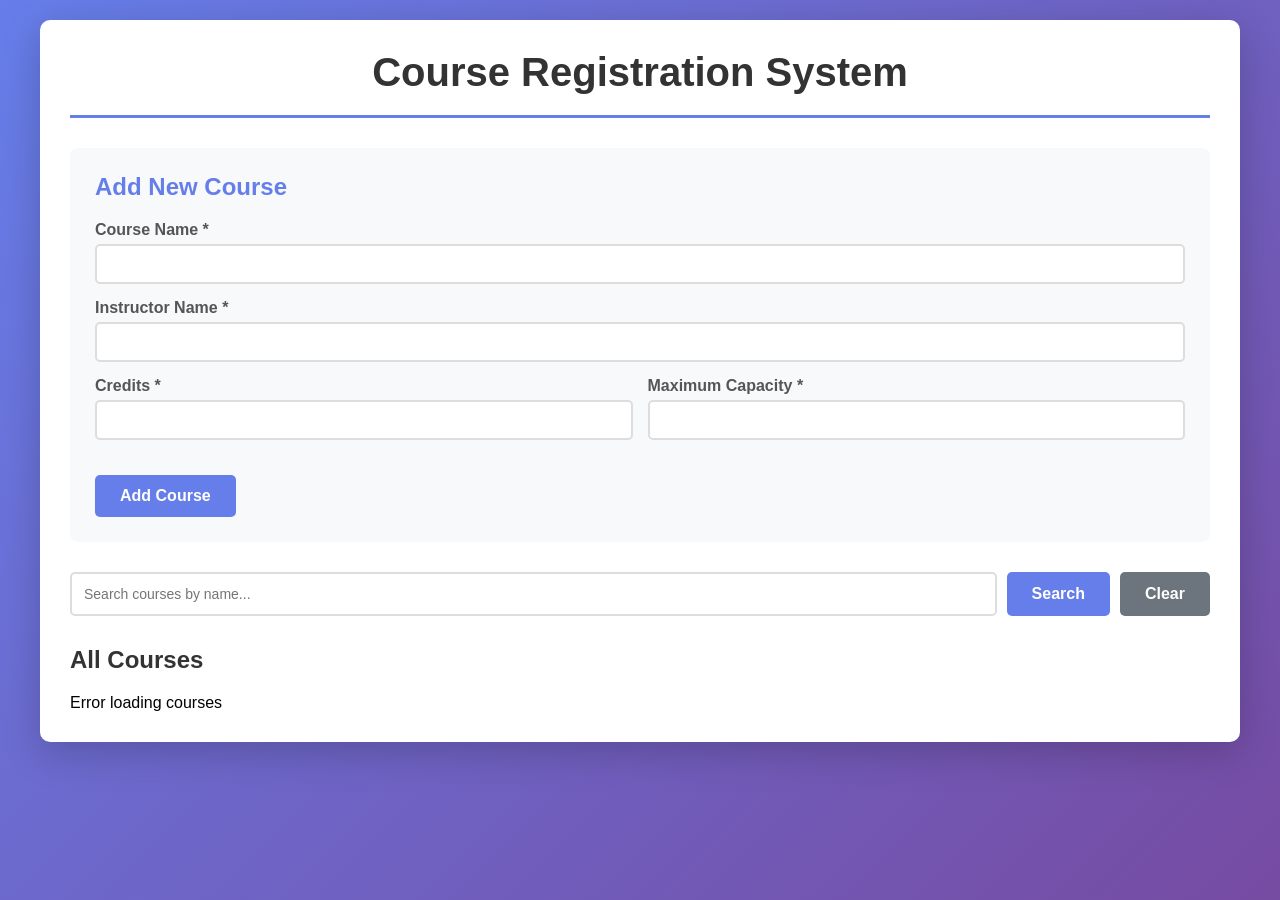
==== frontend/index.html @ ed4b6919 "Add deployment configuration" ====
<!DOCTYPE html>
<html lang="en">
<head>
    <meta charset="UTF-8">
    <meta name="viewport" content="width=device-width, initial-scale=1.0">
    <title>Course Registration System</title>
    <link rel="stylesheet" href="css/style.css">
</head>
<body>
    <div class="container">
        <header>
            <h1>Course Registration System</h1>
        </header>
        
        <div class="form-section">
            <h2 id="formTitle">Add New Course</h2>
            <form id="courseForm">
                <input type="hidden" id="courseId">
                
                <div class="form-group">
                    <label for="courseName">Course Name *</label>
                    <input type="text" id="courseName" required>
                </div>
                
                <div class="form-group">
                    <label for="instructorName">Instructor Name *</label>
                    <input type="text" id="instructorName" required>
                </div>
                
                <div class="form-row">
                    <div class="form-group">
                        <label for="credits">Credits *</label>
                        <input type="number" id="credits" min="1" required>
                    </div>
                    
                    <div class="form-group">
                        <label for="maximumCapacity">Maximum Capacity *</label>
                        <input type="number" id="maximumCapacity" min="1" required>
                    </div>
                </div>
                
                <div class="button-group">
                    <button type="submit" class="btn btn-primary" id="submitBtn">Add Course</button>
                    <button type="button" class="btn btn-secondary" id="cancelBtn" style="display:none;">Cancel</button>
                </div>
            </form>
        </div>
        
        <div class="search-section">
            <input type="text" id="searchInput" placeholder="Search courses by name...">
            <button class="btn btn-primary" id="searchBtn">Search</button>
            <button class="btn btn-secondary" id="clearSearchBtn">Clear</button>
        </div>
        
        <div class="courses-section">
            <h2>All Courses</h2>
            <div id="coursesList"></div>
        </div>
    </div>
    
    <script src="js/app.js"></script>
</body>
</html>
---- frontend/css/style.css ----
* {
    margin: 0;
    padding: 0;
    box-sizing: border-box;
}

body {
    font-family: 'Segoe UI', Tahoma, Geneva, Verdana, sans-serif;
    background: linear-gradient(135deg, #667eea 0%, #764ba2 100%);
    min-height: 100vh;
    padding: 20px;
}

.container {
    max-width: 1200px;
    margin: 0 auto;
    background: white;
    border-radius: 10px;
    box-shadow: 0 10px 40px rgba(0,0,0,0.2);
    padding: 30px;
}

header {
    text-align: center;
    margin-bottom: 30px;
    padding-bottom: 20px;
    border-bottom: 3px solid #667eea;
}

header h1 {
    color: #333;
    font-size: 2.5em;
}

.form-section {
    background: #f8f9fa;
    padding: 25px;
    border-radius: 8px;
    margin-bottom: 30px;
}

.form-section h2 {
    color: #667eea;
    margin-bottom: 20px;
}

.form-group {
    margin-bottom: 15px;
    flex: 1;
}

.form-row {
    display: flex;
    gap: 15px;
}

.form-group label {
    display: block;
    margin-bottom: 5px;
    color: #555;
    font-weight: 600;
}

.form-group input {
    width: 100%;
    padding: 10px;
    border: 2px solid #ddd;
    border-radius: 5px;
    font-size: 14px;
    transition: border-color 0.3s;
}

.form-group input:focus {
    outline: none;
    border-color: #667eea;
}

.button-group {
    display: flex;
    gap: 10px;
    margin-top: 20px;
}

.btn {
    padding: 12px 25px;
    border: none;
    border-radius: 5px;
    cursor: pointer;
    font-size: 16px;
    font-weight: 600;
    transition: all 0.3s;
}

.btn-primary {
    background: #667eea;
    color: white;
}

.btn-primary:hover {
    background: #5568d3;
    transform: translateY(-2px);
}

.btn-secondary {
    background: #6c757d;
    color: white;
}

.btn-secondary:hover {
    background: #5a6268;
}

.btn-danger {
    background: #dc3545;
    color: white;
    padding: 8px 15px;
    font-size: 14px;
}

.btn-danger:hover {
    background: #c82333;
}

.btn-success {
    background: #28a745;
    color: white;
    padding: 8px 15px;
    font-size: 14px;
}

.btn-success:hover {
    background: #218838;
}

.btn-warning {
    background: #ffc107;
    color: #333;
    padding: 8px 15px;
    font-size: 14px;
}

.btn-warning:hover {
    background: #e0a800;
}

.search-section {
    display: flex;
    gap: 10px;
    margin-bottom: 30px;
}

#searchInput {
    flex: 1;
    padding: 12px;
    border: 2px solid #ddd;
    border-radius: 5px;
    font-size: 14px;
}

#searchInput:focus {
    outline: none;
    border-color: #667eea;
}

.courses-section h2 {
    color: #333;
    margin-bottom: 20px;
}

#coursesList {
    display: grid;
    grid-template-columns: repeat(auto-fill, minmax(350px, 1fr));
    gap: 20px;
}

.course-card {
    background: white;
    border: 2px solid #e0e0e0;
    border-radius: 8px;
    padding: 20px;
    transition: all 0.3s;
}

.course-card:hover {
    box-shadow: 0 5px 15px rgba(0,0,0,0.1);
    transform: translateY(-5px);
}

.course-card.full {
    border-color: #dc3545;
    background: #fff5f5;
}

.course-card h3 {
    color: #667eea;
    margin-bottom: 10px;
    font-size: 1.3em;
}

.course-info {
    margin: 10px 0;
    color: #555;
}

.course-info strong {
    color: #333;
}

.capacity-bar {
    width: 100%;
    height: 20px;
    background: #e0e0e0;
    border-radius: 10px;
    overflow: hidden;
    margin: 10px 0;
}

.capacity-fill {
    height: 100%;
    background: #28a745;
    transition: width 0.3s;
}

.capacity-fill.warning {
    background: #ffc107;
}

.capacity-fill.full {
    background: #dc3545;
}

.course-actions {
    display: flex;
    gap: 10px;
    margin-top: 15px;
    flex-wrap: wrap;
}

.badge {
    display: inline-block;
    padding: 5px 10px;
    border-radius: 5px;
    font-size: 12px;
    font-weight: 600;
    margin-top: 10px;
}

.badge-full {
    background: #dc3545;
    color: white;
}

.badge-available {
    background: #28a745;
    color: white;
}

@media (max-width: 768px) {
    #coursesList {
        grid-template-columns: 1fr;
    }
    
    .form-row {
        flex-direction: column;
    }
    
    .search-section {
        flex-direction: column;
    }
}
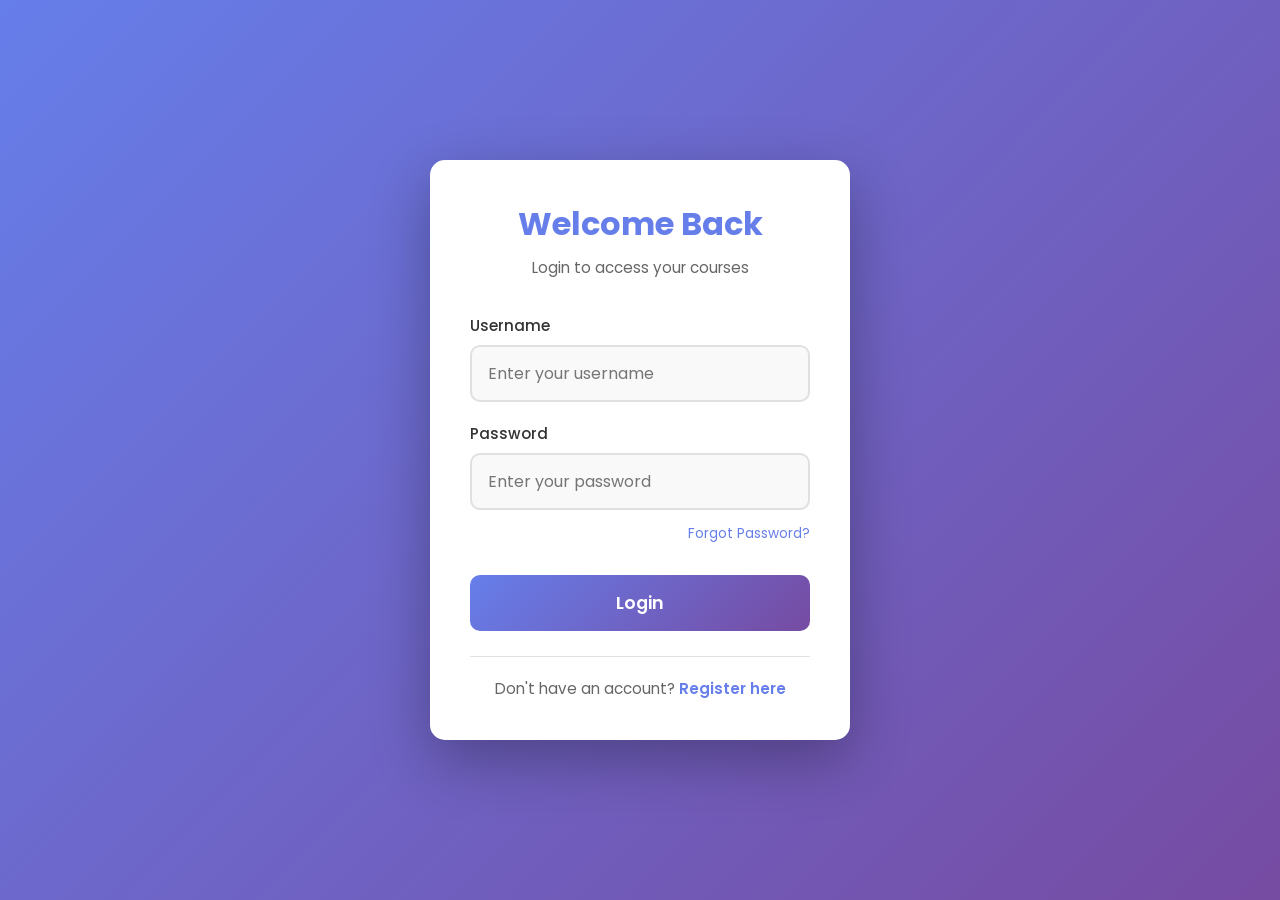
==== commit 9cf56da5: "Add login and register pages with authentication system - Created User entity with username, passwor" ====
--- a/frontend/index.html
+++ b/frontend/index.html
@@ -1,63 +1,435 @@
 <!DOCTYPE html>
 <html lang="en">
 <head>
-    <meta charset="UTF-8">
-    <meta name="viewport" content="width=device-width, initial-scale=1.0">
-    <title>Course Registration System</title>
-    <link rel="stylesheet" href="css/style.css">
+<meta charset="UTF-8">
+<meta name="viewport" content="width=device-width, initial-scale=1.0">
+<title>Course Registration System</title>
+
+<link href="https://fonts.googleapis.com/css2?family=Poppins:wght@300;400;500;600&display=swap" rel="stylesheet">
+
+<style>
+
+*{
+margin:0;
+padding:0;
+box-sizing:border-box;
+font-family:'Poppins',sans-serif;
+}
+
+body{
+background:linear-gradient(135deg,#6a11cb,#2575fc);
+min-height:100vh;
+display:flex;
+justify-content:center;
+align-items:center;
+padding:30px;
+}
+
+.container{
+width:100%;
+max-width:1100px;
+background:rgba(255,255,255,0.12);
+backdrop-filter:blur(15px);
+padding:35px;
+border-radius:20px;
+box-shadow:0 20px 40px rgba(0,0,0,0.25);
+color:white;
+animation:fadeIn 1s ease;
+}
+
+header{
+text-align:center;
+margin-bottom:30px;
+}
+
+header h1{
+font-size:2.7rem;
+letter-spacing:1px;
+}
+
+.user-info{
+margin-top:15px;
+display:flex;
+justify-content:center;
+align-items:center;
+gap:15px;
+}
+
+.user-info span{
+font-size:1rem;
+font-weight:500;
+}
+
+.user-info .btn{
+padding:8px 16px;
+font-size:0.9rem;
+}
+
+.form-section{
+background:white;
+color:#333;
+padding:25px;
+border-radius:15px;
+margin-bottom:25px;
+box-shadow:0 10px 20px rgba(0,0,0,0.1);
+animation:slideUp .6s ease;
+}
+
+.form-section h2{
+margin-bottom:20px;
+}
+
+.form-group{
+margin-bottom:18px;
+display:flex;
+flex-direction:column;
+}
+
+.form-group label{
+font-weight:500;
+margin-bottom:5px;
+}
+
+.form-group input{
+padding:10px;
+border-radius:8px;
+border:1px solid #ccc;
+transition:all .3s;
+}
+
+.form-group input:focus{
+border-color:#2575fc;
+box-shadow:0 0 6px rgba(37,117,252,.4);
+outline:none;
+}
+
+.form-row{
+display:grid;
+grid-template-columns:1fr 1fr;
+gap:15px;
+}
+
+.button-group{
+display:flex;
+gap:12px;
+margin-top:10px;
+}
+
+.btn{
+padding:10px 16px;
+border:none;
+border-radius:8px;
+cursor:pointer;
+font-weight:500;
+transition:all .3s;
+}
+
+.btn-primary{
+background:linear-gradient(135deg,#2575fc,#6a11cb);
+color:white;
+}
+
+.btn-secondary{
+background:#ccc;
+color:#333;
+}
+
+.btn:hover{
+transform:translateY(-3px);
+box-shadow:0 6px 15px rgba(0,0,0,.2);
+}
+
+.search-section{
+display:flex;
+gap:10px;
+margin-bottom:25px;
+}
+
+.search-section input{
+flex:1;
+padding:10px;
+border-radius:8px;
+border:none;
+}
+
+.courses-section{
+background:white;
+color:#333;
+padding:25px;
+border-radius:15px;
+box-shadow:0 10px 20px rgba(0,0,0,0.1);
+}
+
+.courses-section h2{
+margin-bottom:20px;
+}
+
+#coursesList{
+display:grid;
+grid-template-columns:repeat(auto-fill,minmax(250px,1fr));
+gap:18px;
+}
+
+.course-card{
+background:linear-gradient(135deg,#ff9a9e,#fad0c4);
+padding:18px;
+border-radius:12px;
+color:#333;
+box-shadow:0 6px 12px rgba(0,0,0,.1);
+transition:all .3s;
+}
+
+.course-card:hover{
+transform:translateY(-6px) scale(1.02);
+box-shadow:0 12px 20px rgba(0,0,0,.2);
+}
+
+.course-card h3{
+margin-bottom:8px;
+}
+
+.course-card p{
+font-size:.9rem;
+margin-bottom:6px;
+}
+
+.card-buttons{
+margin-top:10px;
+display:flex;
+gap:8px;
+}
+
+.card-buttons button{
+flex:1;
+padding:6px;
+border:none;
+border-radius:6px;
+cursor:pointer;
+font-size:.85rem;
+}
+
+.edit-btn{
+background:#f1c40f;
+}
+
+.delete-btn{
+background:#e74c3c;
+color:white;
+}
+
+.edit-btn:hover,
+.delete-btn:hover{
+opacity:.85;
+}
+
+@keyframes fadeIn{
+from{opacity:0}
+to{opacity:1}
+}
+
+@keyframes slideUp{
+from{transform:translateY(40px);opacity:0}
+to{transform:translateY(0);opacity:1}
+}
+
+@media(max-width:768px){
+
+.form-row{
+grid-template-columns:1fr;
+}
+
+.search-section{
+flex-direction:column;
+}
+
+}
+/* BOUNCY PAGE ENTRY */
+.container{
+animation: bounceIn 1s ease;
+}
+
+@keyframes bounceIn{
+0%{transform:scale(0.6);opacity:0;}
+60%{transform:scale(1.05);}
+80%{transform:scale(0.97);}
+100%{transform:scale(1);opacity:1;}
+}
+
+/* BUTTON SPRING EFFECT */
+.btn{
+transition:transform .2s ease, box-shadow .2s ease;
+}
+
+.btn:hover{
+transform:translateY(-4px) scale(1.05);
+box-shadow:0 8px 18px rgba(0,0,0,0.25);
+}
+
+.btn:active{
+transform:scale(0.92);
+}
+
+/* INPUT POP ANIMATION */
+.form-group input{
+transition:all .25s ease;
+}
+
+.form-group input:focus{
+transform:scale(1.03);
+border-color:#2575fc;
+box-shadow:0 0 8px rgba(37,117,252,.5);
+}
+
+/* COURSE CARD BOUNCE */
+.course-card{
+animation: cardPop .6s ease;
+transition:transform .3s ease, box-shadow .3s ease;
+}
+
+@keyframes cardPop{
+0%{transform:translateY(40px) scale(0.9);opacity:0;}
+60%{transform:translateY(-6px) scale(1.05);}
+100%{transform:translateY(0) scale(1);opacity:1;}
+}
+
+.course-card:hover{
+transform:translateY(-8px) scale(1.03) rotate(-0.5deg);
+box-shadow:0 15px 25px rgba(0,0,0,0.25);
+}
+
+/* SEARCH BAR SMOOTH EFFECT */
+.search-section input{
+transition:all .3s ease;
+}
+
+.search-section input:focus{
+transform:scale(1.02);
+box-shadow:0 0 10px rgba(255,255,255,.5);
+}
+
+/* HEADER FLOATING EFFECT */
+header h1{
+animation: floatTitle 3s ease-in-out infinite;
+}
+
+@keyframes floatTitle{
+0%{transform:translateY(0px);}
+50%{transform:translateY(-6px);}
+100%{transform:translateY(0px);}
+}
+
+/* COURSE CARD BUTTONS */
+.card-buttons button{
+transition:all .2s ease;
+}
+
+.card-buttons button:hover{
+transform:scale(1.1);
+}
+
+/* SMOOTH PAGE FADE */
+body{
+animation: pageFade .8s ease;
+}
+
+@keyframes pageFade{
+from{opacity:0;}
+to{opacity:1;}
+}
+
+</style>
 </head>
+
 <body>
-    <div class="container">
-        <header>
-            <h1>Course Registration System</h1>
-        </header>
-        
-        <div class="form-section">
-            <h2 id="formTitle">Add New Course</h2>
-            <form id="courseForm">
-                <input type="hidden" id="courseId">
-                
-                <div class="form-group">
-                    <label for="courseName">Course Name *</label>
-                    <input type="text" id="courseName" required>
+
+<div class="container">
+
+<header>
+<h1>Course Registration System</h1>
+</header>
+
+<div class="form-section">
+
+<h2 id="formTitle">Add New Course</h2>
+
+<form id="courseForm">
+
+<input type="hidden" id="courseId">
+
+<div class="form-group">
+<label for="courseName">Course Name *</label>
+<input type="text" id="courseName" required>
+</div>
+
+<div class="form-group">
+<label for="instructorName">Instructor Name *</label>
+<input type="text" id="instructorName" required>
+</div>
+
+<div class="form-row">
+
+<div class="form-group">
+<label for="credits">Credits *</label>
+<input type="number" id="credits" min="1" required>
+</div>
+
+<div class="form-group">
+<label for="maximumCapacity">Maximum Capacity *</label>
+<input type="number" id="maximumCapacity" min="1" required>
+</div>
+
+</div>
+
+<div class="button-group">
+<button type="submit" class="btn btn-primary" id="submitBtn">Add Course</button>
+<button type="button" class="btn btn-secondary" id="cancelBtn" style="display:none;">Cancel</button>
+</div>
+
+</form>
+
+</div>
+
+<div class="search-section">
+
+<input type="text" id="searchInput" placeholder="Search courses by name...">
+
+<button class="btn btn-primary" id="searchBtn">Search</button>
+
+<button class="btn btn-secondary" id="clearSearchBtn">Clear</button>
+
+</div>
+
+<div class="courses-section">
+
+<h2>All Courses</h2>
+
+<div id="coursesList"></div>
+
+</div>
+
+</div>
+
+<script src="js/auth.js"></script>
+<script src="js/app.js"></script>
+<script>
+    // Check authentication on page load
+    document.addEventListener('DOMContentLoaded', function() {
+        if (!isLoggedIn()) {
+            window.location.href = 'login.html';
+        } else {
+            // Display user info in header
+            const user = getCurrentUser();
+            const header = document.querySelector('header');
+            header.innerHTML = `
+                <h1>Course Registration System</h1>
+                <div class="user-info">
+                    <span>Welcome, ${user.username}!</span>
+                    <button class="btn btn-secondary" onclick="logout()">Logout</button>
                 </div>
-                
-                <div class="form-group">
-                    <label for="instructorName">Instructor Name *</label>
-                    <input type="text" id="instructorName" required>
-                </div>
-                
-                <div class="form-row">
-                    <div class="form-group">
-                        <label for="credits">Credits *</label>
-                        <input type="number" id="credits" min="1" required>
-                    </div>
-                    
-                    <div class="form-group">
-                        <label for="maximumCapacity">Maximum Capacity *</label>
-                        <input type="number" id="maximumCapacity" min="1" required>
-                    </div>
-                </div>
-                
-                <div class="button-group">
-                    <button type="submit" class="btn btn-primary" id="submitBtn">Add Course</button>
-                    <button type="button" class="btn btn-secondary" id="cancelBtn" style="display:none;">Cancel</button>
-                </div>
-            </form>
-        </div>
-        
-        <div class="search-section">
-            <input type="text" id="searchInput" placeholder="Search courses by name...">
-            <button class="btn btn-primary" id="searchBtn">Search</button>
-            <button class="btn btn-secondary" id="clearSearchBtn">Clear</button>
-        </div>
-        
-        <div class="courses-section">
-            <h2>All Courses</h2>
-            <div id="coursesList"></div>
-        </div>
-    </div>
-    
-    <script src="js/app.js"></script>
+            `;
+        }
+    });
+</script>
+
 </body>
 </html>
